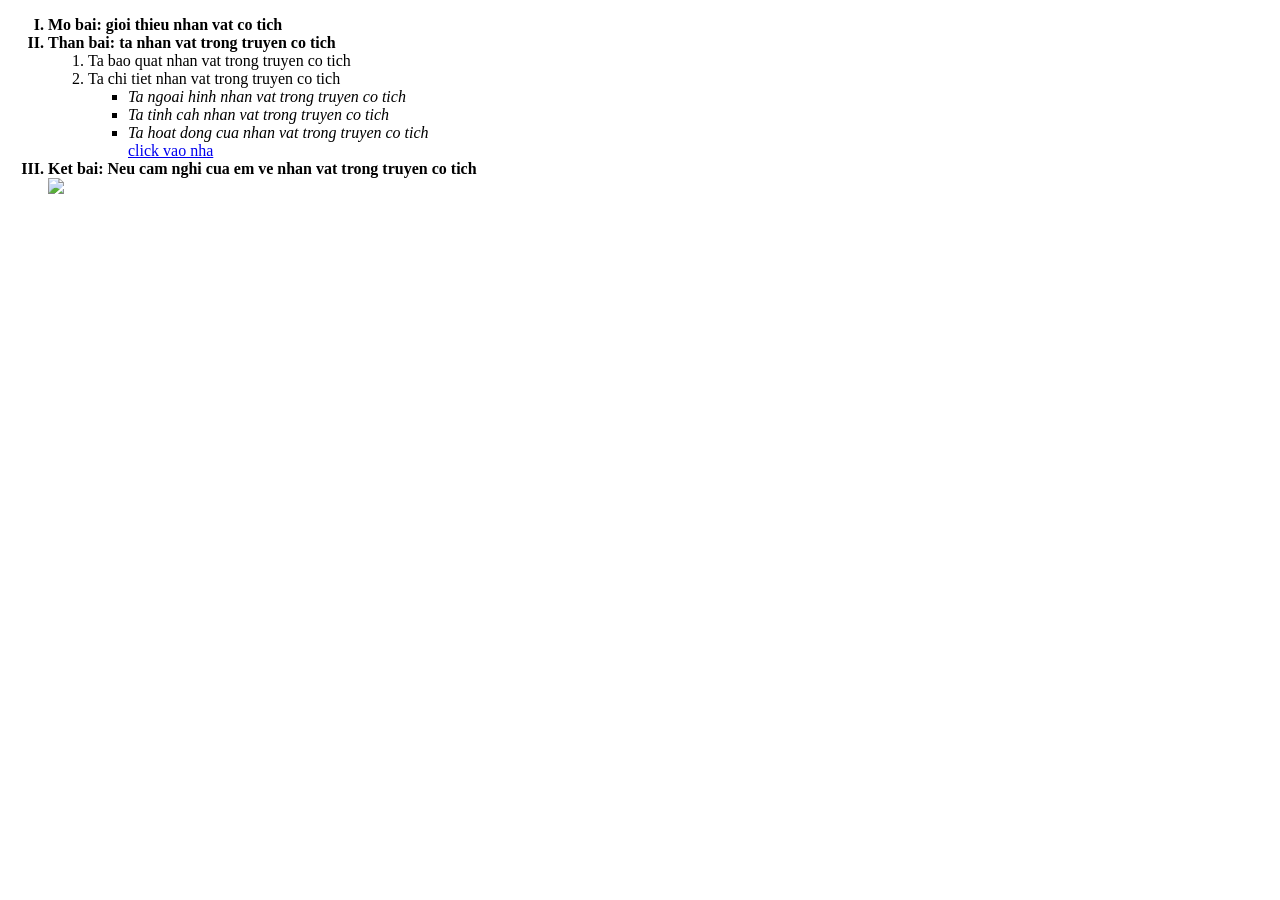
==== index.html @ 754c1c60 "Upload files" ====
<!doctype html>
<html lang="en">
  <head>
    <meta charset="UTF-8" />
    <meta name="viewport" content="width=device-width, initial-scale=1.0" />
    <title>Document</title>
  </head>
  <body>
    <p>
      <ol type="I">
     <b> <li> Mo bai: gioi thieu nhan vat co tich </li> </b>
     <b> <li> Than bai: ta nhan vat trong truyen co tich </li></b>
        <ol> 
          <li> Ta bao quat nhan vat trong truyen co tich </li>
          <li> Ta chi tiet nhan vat trong truyen co tich </li>
            <ul>
              <i> <li> Ta ngoai hinh nhan vat trong truyen co tich </li> </i>
              <i> <li> Ta tinh cah nhan vat trong truyen co tich </li> </i>
              <i> <li> Ta hoat dong cua nhan vat trong truyen co tich </li> </i>
              <a href=" ">click vao nha</a>
            </ul>
        </ol>
      <b> <li> Ket bai: Neu cam nghi cua em ve nhan vat trong truyen co tich </li>
        <img src = "IMG_0518.JPG" width="150"/> 
        


      
          
    </p>
  </body>
</html>
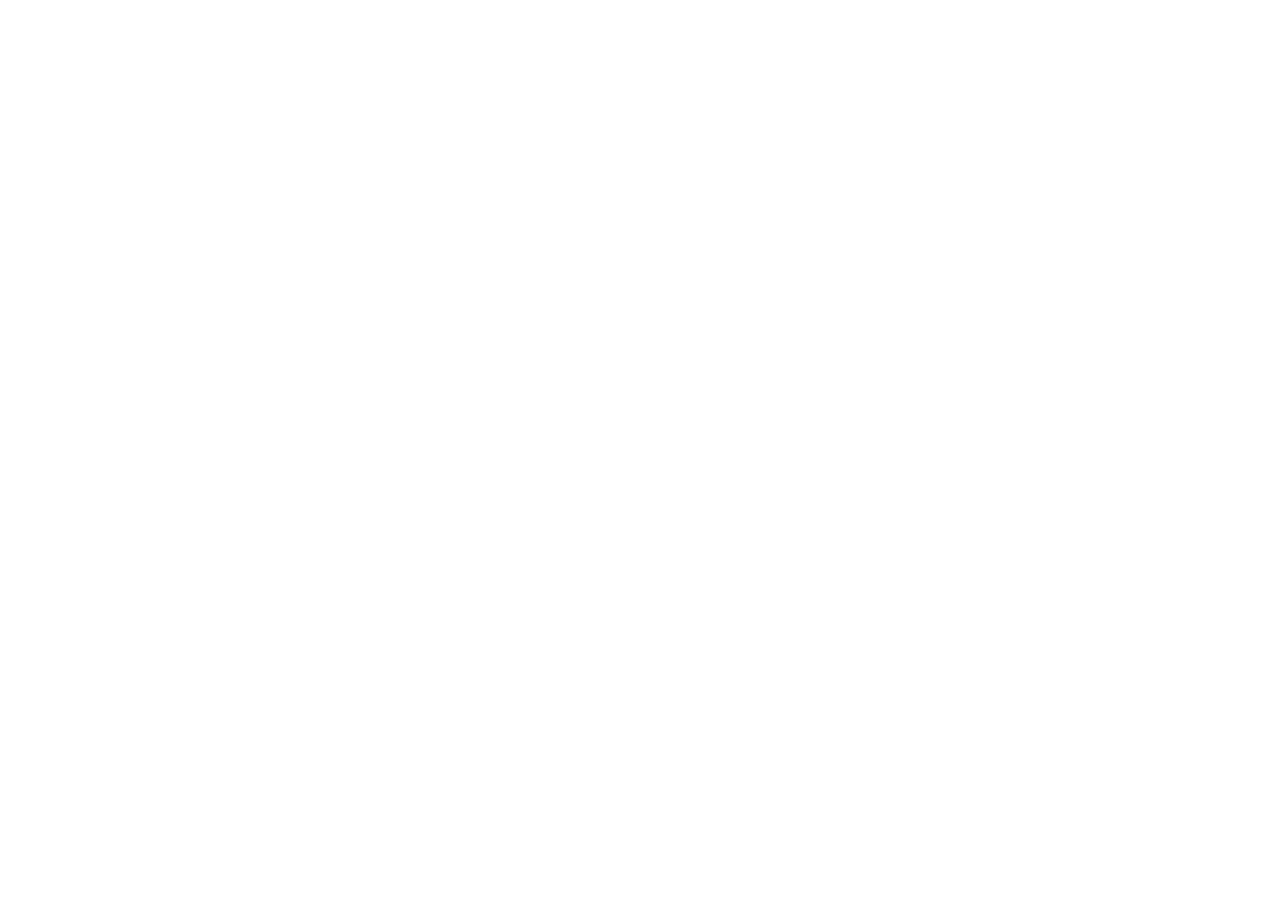
==== commit 73dbcfcf: "2nd commit" ====
--- a/index.html
+++ b/index.html
@@ -5,28 +5,7 @@
     <meta name="viewport" content="width=device-width, initial-scale=1.0" />
     <title>Document</title>
   </head>
-  <body>
-    <p>
-      <ol type="I">
-     <b> <li> Mo bai: gioi thieu nhan vat co tich </li> </b>
-     <b> <li> Than bai: ta nhan vat trong truyen co tich </li></b>
-        <ol> 
-          <li> Ta bao quat nhan vat trong truyen co tich </li>
-          <li> Ta chi tiet nhan vat trong truyen co tich </li>
-            <ul>
-              <i> <li> Ta ngoai hinh nhan vat trong truyen co tich </li> </i>
-              <i> <li> Ta tinh cah nhan vat trong truyen co tich </li> </i>
-              <i> <li> Ta hoat dong cua nhan vat trong truyen co tich </li> </i>
-              <a href=" ">click vao nha</a>
-            </ul>
-        </ol>
-      <b> <li> Ket bai: Neu cam nghi cua em ve nhan vat trong truyen co tich </li>
-        <img src = "IMG_0518.JPG" width="150"/> 
-        
-
-
-      
-          
+  <body>     
     </p>
   </body>
 </html>
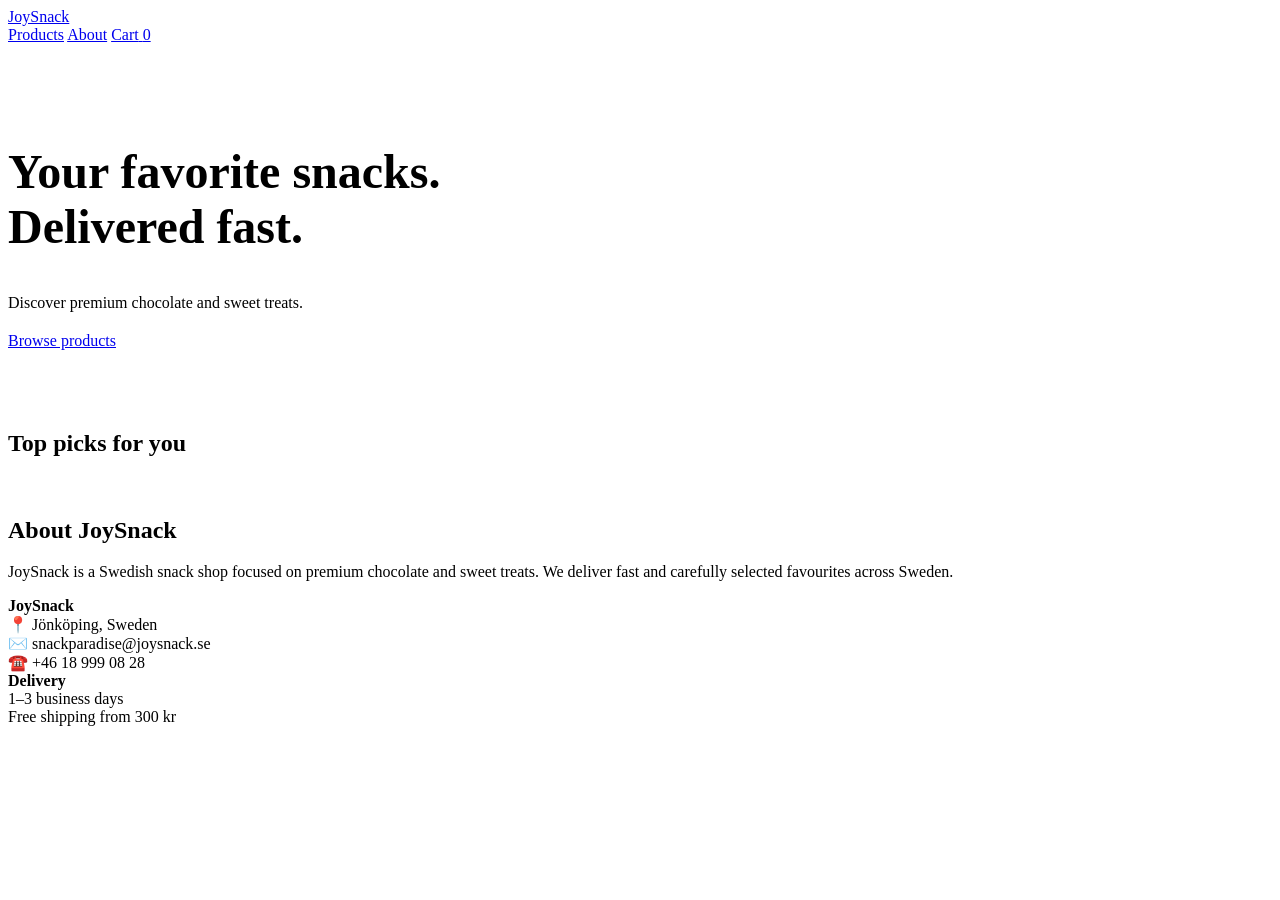
==== commit 19052ea9: "HTML file" ====
--- a/index.html
+++ b/index.html
@@ -1,11 +1,81 @@
 <!doctype html>
 <html lang="en">
   <head>
-    <meta charset="UTF-8" />
-    <meta name="viewport" content="width=device-width, initial-scale=1.0" />
-    <title>Document</title>
+    <meta charset="utf-8" />
+    <meta name="viewport" content="width=device-width, initial-scale=1" />
+    <title>JoySnack – Snack Paradise</title>
+    <link rel="stylesheet" href="assets/style.css" />
+    <script defer src="assets/app.js"></script>
   </head>
-  <body>     
-    </p>
+  <body>
+    <div class="page">
+      <header class="header">
+        <div class="container header-inner">
+          <a class="brand" href="index.html">
+            <span class="brand-badge" aria-hidden="true"></span>
+            <span>JoySnack</span>
+          </a>
+
+          <nav class="nav">
+            <a href="products.html">Products</a>
+            <a href="#about">About</a>
+            <a class="cart-pill" href="cart.html">
+              <span>Cart</span>
+              <span class="cart-count" data-cart-count>0</span>
+            </a>
+          </nav>
+        </div>
+      </header>
+
+      <main>
+        <div class="container">
+          <section class="hero" style="padding: 60px 0">
+            <div>
+              <h1 style="font-size: 48px; font-weight: 800">
+                Your favorite snacks.
+                <br />Delivered fast.
+              </h1>
+              <p class="lead" style="margin-top: 14px">
+                Discover premium chocolate and sweet treats.
+              </p>
+              <div class="row" style="margin-top: 20px">
+                <a class="btn" href="products.html">Browse products</a>
+              </div>
+            </div>
+          </section>
+
+          <div class="section-title">
+            <h2>Top picks for you</h2>
+          </div>
+
+          <section class="grid product-grid" data-products-grid></section>
+          <section id="about" class="card card-pad" style="margin-top: 60px">
+            <h2>About JoySnack</h2>
+            <p class="lead">
+              JoySnack is a Swedish snack shop focused on premium chocolate and
+              sweet treats. We deliver fast and carefully selected favourites
+              across Sweden.
+            </p>
+          </section>
+        </div>
+      </main>
+
+      <footer class="footer">
+        <div class="container footer-inner">
+          <div class="small">
+            <strong>JoySnack</strong><br />
+            📍 Jönköping, Sweden<br />
+            ✉️ snackparadise@joysnack.se<br />
+            ☎️ +46 18 999 08 28
+          </div>
+
+          <div class="small footer-right">
+            <strong>Delivery</strong><br />
+            1–3 business days<br />
+            Free shipping from 300 kr<br />
+          </div>
+        </div>
+      </footer>
+    </div>
   </body>
 </html>
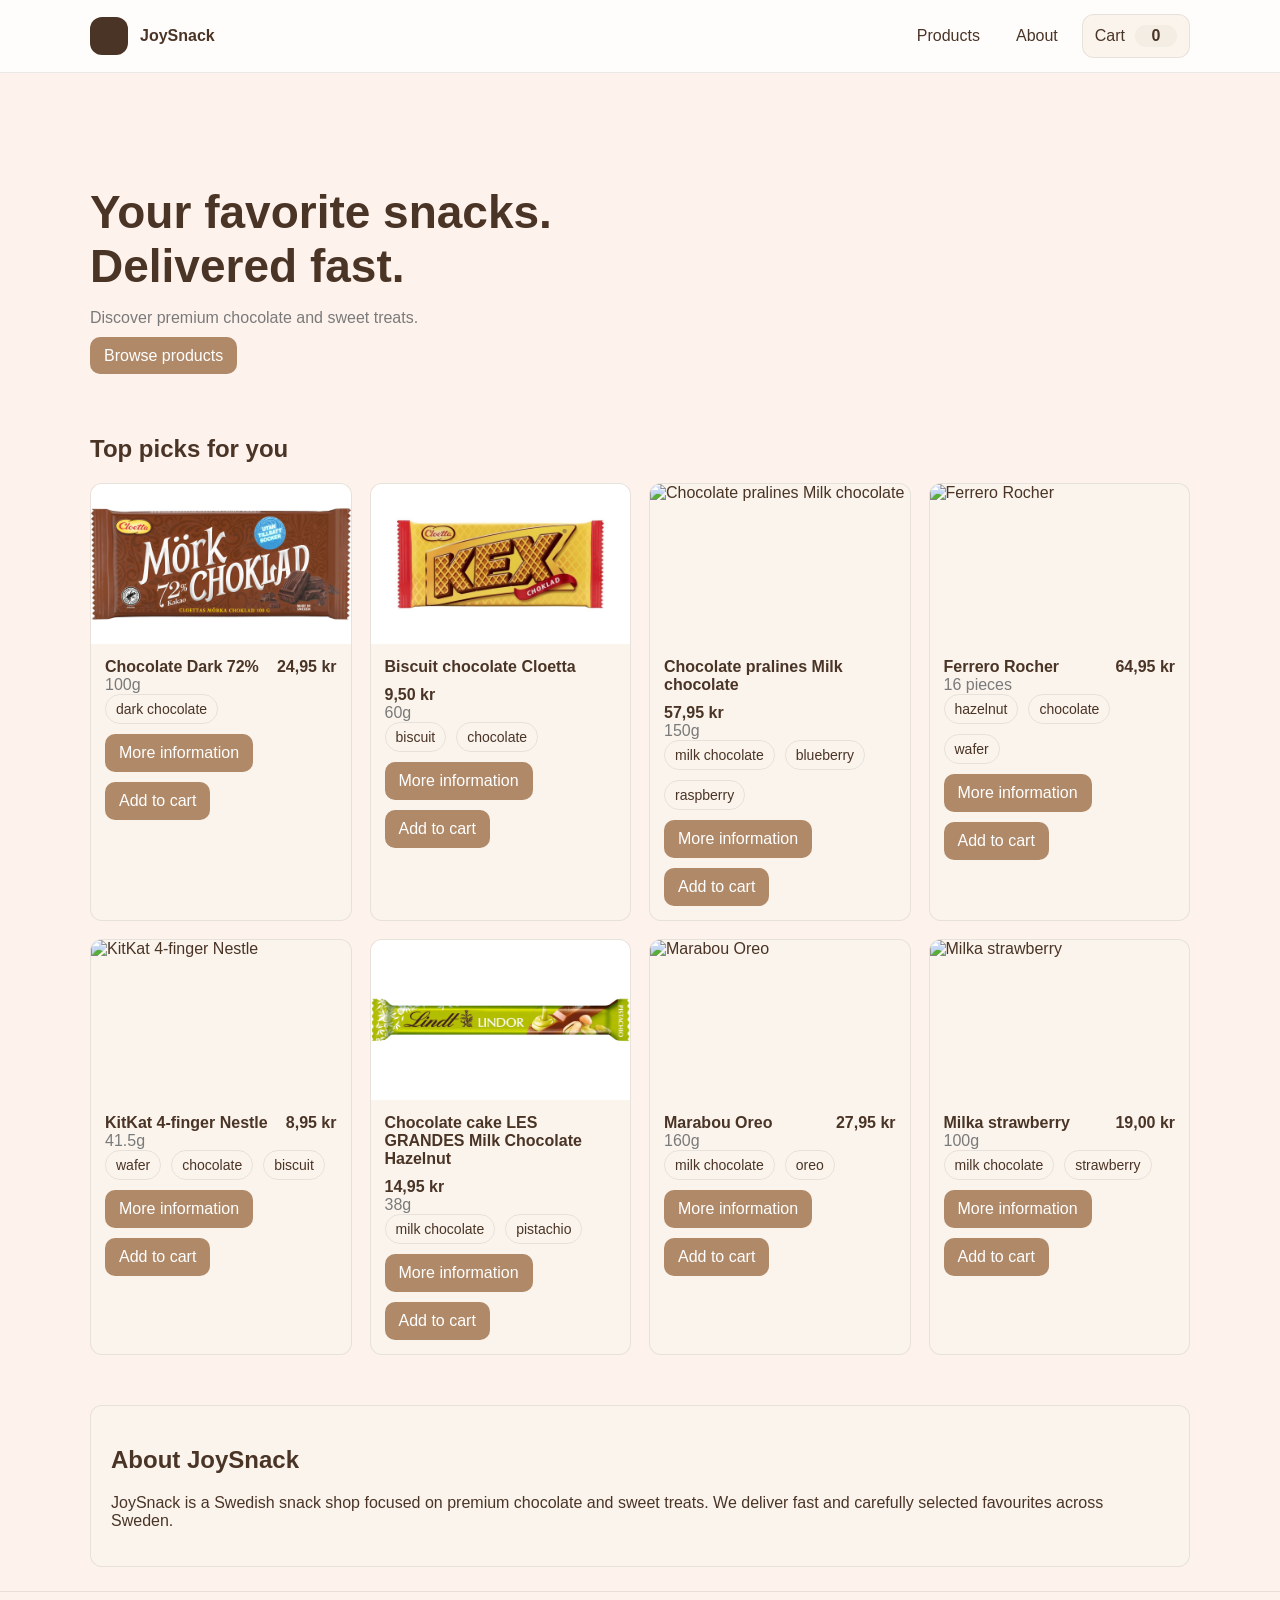
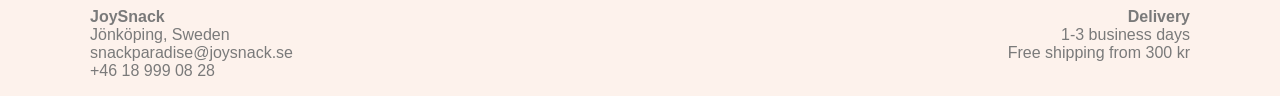
==== commit 2f3b1ae3: "fix" ====
--- a/index.html
+++ b/index.html
@@ -3,16 +3,16 @@
   <head>
     <meta charset="utf-8" />
     <meta name="viewport" content="width=device-width, initial-scale=1" />
-    <title>JoySnack – Snack Paradise</title>
-    <link rel="stylesheet" href="assets/style.css" />
-    <script defer src="assets/app.js"></script>
+    <title>JoySnack - Home</title>
+    <link rel="stylesheet" href="style.css" />
+    <script defer src="app.js"></script>
   </head>
   <body>
     <div class="page">
       <header class="header">
         <div class="container header-inner">
           <a class="brand" href="index.html">
-            <span class="brand-badge" aria-hidden="true"></span>
+            <span class="brand-badge"></span>
             <span>JoySnack</span>
           </a>
 
@@ -29,29 +29,21 @@
 
       <main>
         <div class="container">
-          <section class="hero" style="padding: 60px 0">
-            <div>
-              <h1 style="font-size: 48px; font-weight: 800">
-                Your favorite snacks.
-                <br />Delivered fast.
-              </h1>
-              <p class="lead" style="margin-top: 14px">
-                Discover premium chocolate and sweet treats.
-              </p>
-              <div class="row" style="margin-top: 20px">
-                <a class="btn" href="products.html">Browse products</a>
-              </div>
-            </div>
+          <section class="hero">
+            <h1>Your favorite snacks.<br />Delivered fast.</h1>
+            <p class="lead">Discover premium chocolate and sweet treats.</p>
+            <a class="btn" href="products.html">Browse products</a>
           </section>
 
-          <div class="section-title">
+          <section class="section-title">
             <h2>Top picks for you</h2>
-          </div>
+          </section>
 
           <section class="grid product-grid" data-products-grid></section>
-          <section id="about" class="card card-pad" style="margin-top: 60px">
+
+          <section id="about" class="about">
             <h2>About JoySnack</h2>
-            <p class="lead">
+            <p>
               JoySnack is a Swedish snack shop focused on premium chocolate and
               sweet treats. We deliver fast and carefully selected favourites
               across Sweden.
@@ -62,17 +54,17 @@
 
       <footer class="footer">
         <div class="container footer-inner">
-          <div class="small">
+          <div>
             <strong>JoySnack</strong><br />
-            📍 Jönköping, Sweden<br />
-            ✉️ snackparadise@joysnack.se<br />
-            ☎️ +46 18 999 08 28
+            Jönköping, Sweden<br />
+            snackparadise@joysnack.se<br />
+            +46 18 999 08 28
           </div>
 
-          <div class="small footer-right">
+          <div class="footer-right">
             <strong>Delivery</strong><br />
-            1–3 business days<br />
-            Free shipping from 300 kr<br />
+            1-3 business days<br />
+            Free shipping from 300 kr
           </div>
         </div>
       </footer>
--- a/style.css
+++ b/style.css
@@ -0,0 +1,340 @@
+body {
+  margin: 0;
+  font-family: Arial, sans-serif;
+  background: #fdf2ec;
+  color: #4a3426;
+}
+
+a {
+  text-decoration: none;
+  color: #4a3426;
+}
+
+img {
+  max-width: 100%;
+  display: block;
+}
+
+button {
+  font: inherit;
+  cursor: pointer;
+}
+
+.page {
+  min-height: 100vh;
+  display: grid;
+  grid-template-rows: auto 1fr auto;
+}
+
+.container {
+  width: 90%;
+  max-width: 1100px;
+  margin: auto;
+}
+
+.header {
+  background: #ffffffd9;
+  border-bottom: 1px solid #00000014;
+  padding: 14px 0;
+}
+
+.header-inner {
+  display: grid;
+  grid-template-columns: 1fr auto;
+  align-items: center;
+  gap: 16px;
+}
+
+.brand {
+  display: flex;
+  align-items: center;
+  gap: 12px;
+  font-weight: bold;
+}
+
+.brand-badge {
+  width: 38px;
+  height: 38px;
+  border-radius: 12px;
+  background: #4a3426;
+}
+
+.nav {
+  display: flex;
+  gap: 12px;
+  align-items: center;
+}
+
+.nav a {
+  padding: 10px 12px;
+}
+
+.nav a:hover {
+  background: #fff1e6;
+}
+
+.cart-pill {
+  display: flex;
+  align-items: center;
+  gap: 10px;
+  padding: 10px 12px;
+  border: 1px solid #00000014;
+  border-radius: 12px;
+  background: #faf4ec;
+}
+
+.cart-count {
+  min-width: 26px;
+  height: 22px;
+  display: grid;
+  place-items: center;
+  padding: 0 8px;
+  border-radius: 999px;
+  background: #f3ede4;
+  color: #4a3426;
+  font-weight: bold;
+}
+
+main {
+  padding: 24px 0;
+}
+
+.hero {
+  padding: 50px 0;
+}
+
+.hero h1 {
+  font-size: 46px;
+  margin-bottom: 12px;
+}
+
+.lead {
+  color: #7a7a7a;
+  margin-bottom: 20px;
+}
+
+.section-title {
+  margin: 20px 0;
+}
+
+.grid {
+  display: grid;
+  gap: 18px;
+}
+
+.product-grid {
+  grid-template-columns: repeat(2, 1fr);
+}
+
+.product {
+  border: 1px solid #00000014;
+  border-radius: 12px;
+  overflow: hidden;
+  background: #faf4ec;
+}
+
+.product-media {
+  background: #fff1e6;
+}
+
+.product-body {
+  padding: 14px;
+}
+
+.row {
+  display: flex;
+  gap: 10px;
+  align-items: center;
+  flex-wrap: wrap;
+}
+
+.muted {
+  color: #7a7a7a;
+}
+
+.price {
+  font-weight: bold;
+}
+
+.pill {
+  padding: 6px 10px;
+  border: 1px solid #00000014;
+  border-radius: 999px;
+  font-size: 14px;
+}
+
+.btn {
+  background: #b08968;
+  color: white;
+  border: none;
+  border-radius: 10px;
+  padding: 10px 14px;
+}
+
+.btn:hover {
+  filter: brightness(1.05);
+}
+
+.btn-danger {
+  background: #f3ede4;
+  color: #4a3426;
+  border: 1px solid #b08968;
+}
+
+.about {
+  margin-top: 50px;
+  padding: 20px;
+  border: 1px solid #00000014;
+  background: #faf4ec;
+  border-radius: 12px;
+}
+
+.detail {
+  display: grid;
+  grid-template-columns: 1fr;
+  gap: 18px;
+}
+
+.detail-media {
+  min-height: 280px;
+  display: grid;
+  place-items: center;
+  background: #fff1e6;
+  border-radius: 12px;
+}
+
+.detail-box {
+  background: #faf4ec;
+  border: 1px solid #00000014;
+  border-radius: 12px;
+  padding: 18px;
+}
+
+.nutrition-box {
+  margin-top: 20px;
+  padding: 16px;
+  border: 1px solid #00000014;
+  border-radius: 12px;
+  background: #fffaf5;
+}
+
+.table-wrap {
+  overflow: auto;
+}
+
+.table {
+  width: 100%;
+  border-collapse: collapse;
+  border: 1px solid #00000014;
+  background: #faf4ec;
+}
+
+.table th,
+.table td {
+  text-align: left;
+  padding: 12px;
+  border-bottom: 1px solid #00000014;
+}
+
+.qty {
+  display: inline-flex;
+  align-items: center;
+  gap: 10px;
+  padding: 6px 10px;
+  border: 1px solid #00000014;
+  border-radius: 10px;
+}
+
+.cart-thumb {
+  width: 42px;
+  height: 42px;
+  object-fit: cover;
+  border-radius: 12px;
+  border: 1px solid #00000014;
+  background: #fff1e6;
+}
+
+.empty-cart {
+  padding: 20px;
+  border: 1px solid #00000014;
+  border-radius: 12px;
+  background: #faf4ec;
+  margin-bottom: 20px;
+}
+
+.cart-bottom {
+  display: flex;
+  justify-content: space-between;
+  align-items: flex-start;
+  margin-top: 20px;
+  gap: 20px;
+}
+
+.total-box {
+  min-width: 220px;
+  padding: 18px;
+  border: 1px solid #00000014;
+  border-radius: 12px;
+  background: #faf4ec;
+}
+
+.big-price {
+  font-size: 26px;
+  margin: 10px 0;
+}
+
+.footer {
+  border-top: 1px solid #00000014;
+  padding: 16px 0;
+  color: #7a7a7a;
+}
+
+.footer-inner {
+  display: grid;
+  grid-template-columns: 1fr 1fr;
+  gap: 20px;
+}
+
+.footer-right {
+  text-align: right;
+}
+
+@media screen and (min-width: 900px) {
+  .product-grid {
+    grid-template-columns: repeat(4, 1fr);
+  }
+
+  .detail {
+    grid-template-columns: 1fr 1fr;
+  }
+}
+
+@media screen and (max-width: 640px) {
+  .header-inner {
+    grid-template-columns: 1fr;
+  }
+
+  .nav {
+    justify-content: space-between;
+  }
+
+  .product-grid {
+    grid-template-columns: 1fr;
+  }
+
+  .cart-bottom {
+    flex-direction: column;
+  }
+
+  .footer-inner {
+    grid-template-columns: 1fr;
+  }
+
+  .footer-right {
+    text-align: left;
+  }
+
+  .hero h1 {
+    font-size: 34px;
+  }
+}
